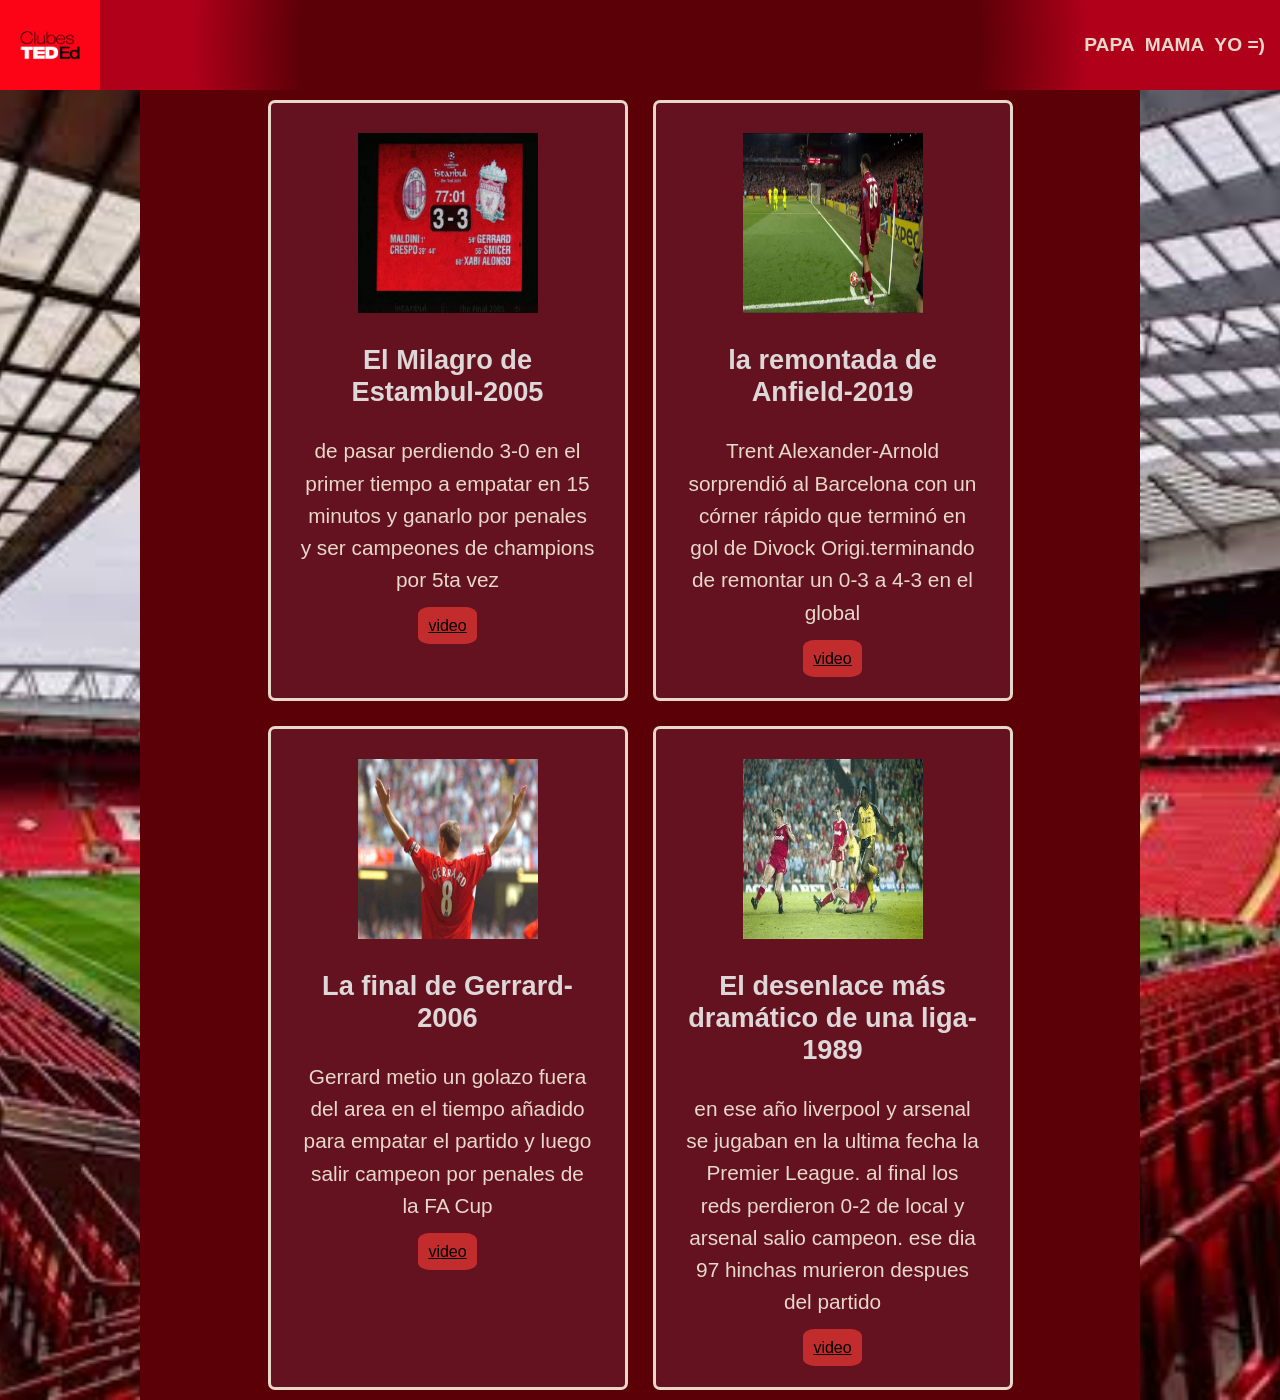
==== idea.html @ 64a9105d "Encabezado" ====
<!DOCTYPE html>
<html lang="en">

<head>
    <meta charset="UTF-8">
    <meta name="viewport" content="width=device-width, initial-scale=1.0">
    <title>Document</title>
    <link rel="stylesheet" href="estilo.css">
    <style>
        .container-header {
            background: #5C0008;
            background: radial-gradient(circle, rgba(92, 0, 8, 1) 53%, rgba(176, 0, 26, 1) 70%);
            display: flex;
            justify-content: space-between;
            align-items: center;
            /*alinear verticalmnte a los hijos*/
        }

        .header__logo {
            width: 100px;
        }
        .container-header nav{
            padding: 15px;
        }

        .container-header nav ul {
            list-style: none;
            /*elimina las viñetas de las listas*/
            display: flex;
            gap: 10px;
        }
        .container-header a {
            text-decoration: none;
            text-transform: uppercase;
            color: var(--gris-);
            font-weight: 800;
            font-size: 1.2rem;
            transition: background-color 0.5 ease;

        }
        .container-header a:hover {
            background-color:var(--rojo-700);
            padding: 5px;
            border-radius: 5px;
        }

    </style>
</head>

<body>
    <!--Encabezado-->
    <header class="container-header">
        <img class="header__logo" src="./img/images (2).png" height="90" alt="">
        <nav>
            <ul>
                <li><a class="3nlace" href="">papa</a></li>
                <li><a class="3nlace" href="">mama</a></li>
                <li><a class="3nlace" href="">yo =)</a></li>
            </ul>
        </nav>

    </header>
    <main>
        <section class="container"> <!--container-->
            <article class="card">
                <!--imagen-->
                <div class="card__imagen">
                    <img src="./img//images (1).jpg" height="350" alt="El milagro de stambul">
                </div>
                <!--titulo-->
                <h3 class="card__titulo">El Milagro de Estambul-2005</h3>
                <!--parrafo-->
                <p class="card__parrafo">de pasar perdiendo 3-0 en el primer tiempo a empatar en 15 minutos y ganarlo
                    por penales y ser campeones de champions por 5ta vez</p>
                <!--enlace-->
                <a href="https://www.youtube.com/watch?v=NQdiezMj2qM" class="card__enlace">video</a>
            </article>
            <article class="card">
                <!--imagen-->
                <div class="card__imagen">
                    <img src="./img/trent-arnold.avif" height="350" alt="Trent Alexander Arnold">
                </div>
                <!--titulo-->
                <h3 class="card__titulo">la remontada de Anfield-2019</h3>
                <!--parrafo-->
                <p class="card__parrafo">Trent Alexander-Arnold sorprendió al Barcelona con un córner rápido que terminó
                    en gol de Divock Origi.terminando de remontar un 0-3 a 4-3 en el global</p>
                <!--enlace-->
                <a href="https://www.youtube.com/watch?v=zutXWIRnOV8" class="card__enlace">video</a>
            </article>
            <article class="card">
                <!--imagen-->
                <div class="card__imagen">
                    <img src="./img/steven gerrard.jpg" height="350" alt="Steven Gerrard">
                </div>
                <!--titulo-->
                <h3 class="card__titulo">La final de Gerrard-2006</h3>
                <!--parrafo-->
                <p class="card__parrafo">Gerrard metio un golazo fuera del area en el tiempo añadido para empatar el
                    partido y luego salir campeon por penales de la FA Cup</p>
                <!--enlace-->
                <a href="https://www.youtube.com/watch?v=sx97LGqGap8" class="card__enlace">video</a>
            </article>
            <article class="card">
                <!--imagen-->
                <div class="card__imagen">
                    <img src="./img/images (2).jpg" alt="">
                </div>
                <!--titulo-->
                <h3 class="card__titulo">El desenlace más dramático de una liga-1989</h3>
                <!--parrafo-->
                <p class="card__parrafo">en ese año liverpool y arsenal se jugaban en la ultima fecha la Premier League.
                    al final los reds perdieron 0-2 de local y arsenal salio campeon. ese dia 97 hinchas murieron
                    despues del partido</p>
                <!--enlace-->
                <a href="https://www.youtube.com/watch?v=vjtAOMrdQQc" class="card__enlace">video</a>
            </article>
        </section>
    </main>
    <footer>

    </footer>
</body>




</html>
---- estilo.css ----
/* =========================================================
   1 · LA PALETA DEL CURSO
   Se escribe UNA sola vez, acá arriba. Todo lo demás usa var().
   ========================================================= */
         :root {
           /* Los seis colores de la identidad del CET */
           --violeta: #2A2765;
           /*declara una variable con el nombre y el valor del color. haci con todos*/
           --rojo: #DD2E26;
           --gris: #e7d8c9;
           --verde: #cad182;
           --negro: #00090b;
           --azul: #345FAA;

           /* Escala del violeta */
           --rojo-1000: #5c0008;
           --rojo-900: #641220;
           --rojo-800: #6e1423;
           --rojo-700: #85182a;
           --rojo-500: #a11d33;
           --rojo-300: #b21e35;
           --rojo-200: #bd1f36;
           --rojo-100: #c71f37;
           --rojo-50: #da1e37;
           --rojo-25: #e01e37;

           --texto: #e7d8c9;
           /*declara una variable para el color del texto principal*/
           --texto-suave: #e01e37;
           /*declara una variable para textos secundarios o suaves*/
           --blanco: #ffffff;
           /*declara la variable del blanco*/
           --e-1: .25rem;
           --e-2: .5rem;
           --e-3: 1rem;
           --e-4: 1.5rem;
           --e-5: 2rem;
           --e-6: 3rem;
           --e-7: 3.5rem;
         }

         /* =========================================================
   2 · LA PÁGINA ENTERA
   display:flex + justify-content:center centran la tarjeta
   en pantalla sin usar márgenes a ojo.
   ========================================================= */
         body {
           margin: 0;
           /*quita los espacios en blanco no deseados en el navegador*/
           min-height: 100vh;
           /*Asegura que el cuerpo ocupe al menos el 100% de la altura total de la pantalla*/
           /*convierte el body en un contenedor mas lexible para ordenar sus elementos*/
           align-items: center;
           /*centra los elementos del eje secundaria*/
           justify-content: center;
           /*centra los elementos del eje principal*/
           background: var(--rojo-900);
           /*define el color del fondo de la pantalla*/
           background-image: url("./img/images.jpg");
           background-repeat: no-repeat;
           background-size: cover;
           background-position: top;
           font-family: "Poppins", "Segoe UI", Arial, sans-serif;
           /*define la tipografia del texto*/
           color: var(--texto);
           /*define el color del texto del body*/
         }

         /* =========================================================
   3 · LA TARJETA
   ========================================================= */
         .tarjeta {
           background: var(--rojo-300);
           border-top: 8px solid var(--rojo-500);
           /*Aplica un borde en la parte superior*/
           border-radius: 12px;
           /*Redondea las esquinas del contenedor*/
           padding: 2.5rem 2rem;
           /*agrega relleno interno a los lados*/
           text-align: center;
           /*alinea horizontalmente al centro del texto y de las imagenes*/
           max-width: 420px;
           /*hace que el hancho de la tarjeta tengo un limite osea que nunca supere por eje 420px*/
         }

         /* =========================================================
   4 · CADA PARTE DE LA TARJETA
   ========================================================= */
         .tarjeta__logo {
           width: 72px;
           /*define el ancho de la tarjeta*/
           height: 72px;
           /*define la altura de la tarjeta*/
           object-fit: contain;
           /*escala la imagen para que encaje dentro del cuadrado de los px elegidos*/
         }

         .tarjeta__curso {
           margin: .75rem 0 0;
           /*Agrega un margen de 1rem arriba, 0 a los lados y 0 abajo*/
           font-size: .78rem;
           /*establece el tamaño de la letra*/
           font-weight: 600;
           /*establece el ancho de la tipografia*/
           letter-spacing: .16em;
           /*separa las letras aumentando el espacio entre ellas*/
           text-transform: uppercase;
           /*Transforma todo el texto automáticamente a letras mayúsculas.*/
           color: var(--gris);
           /*define el color del texto usando la variable*/
         }

         .tarjeta__nombre {
           margin: .4rem 0 0;
           font-size: 2.2rem;
           font-weight: 700;
           letter-spacing: -0.01em;
           color: var(--gris);
         }

         .tarjeta__frase {
           margin: 1rem 0 0;
           font-size: 1.25rem;
           line-height: 1.55;
           /*define la altura entre lineas de texto */
           color: var(--gris);
         }

         .tarjeta__autor {
           margin: 1.25rem 0 0;
           font-size: .82rem;
           color: var(--gris);
         }

         /* Variante oscura: mismo bloque, otra combinación de la paleta */
         .tarjeta--oscura {
           background: var(--rojo-500);
           border-top-color: var(--rojo-300);
           /*Sobrescribe únicamente el color del borde superior cambiándolo a la variable*/
         }

         .tarjeta__pregunta {
           margin: 0;
           font-size: .8rem;
           font-weight: 600;
           letter-spacing: .14em;
           text-transform: uppercase;
           /*Convierte el texto a mayúsculas*/
           color: var(--gris);
         }

         .tarjeta__respuesta {
           margin: .5rem 0 0;
           font-size: 1.4rem;
           font-weight: 700;
           color: var(--gris);
         }


         .tarjeta__respuesta--enlace {
           margin: .5rem 0 0;
           font-size: 1.4rem;
           font-weight: 700;
           color: var(--gris);
         }

         .imagenes-liverpool {
           width: 100%;
           /*Hace que el elemento ocupe todo el ancho disponible (100%) dentro de su contenedor padre.*/
         }

         .tarjeta__respuesta--enlace {
           display: inline-block;
           margin-top: 2rem;
           padding: .9rem 2rem;
           border-radius: 999px;
           /* 999px = píldora, sirve para botones */
           background: var(--texto-suave);
           color: var(--rojo-300);
           font-weight: 700;
           text-decoration: none;
           /* sin subrayado, es un botón y no un texto */
         }

         .tarjeta__respuesta--enlace:hover {
           background: var(--rojo-100);
         }

         .tarjeta__respuesta--enlace:active {
           background: var(--rojo-900);
         }

         /* Accesibilidad: el foco del teclado tiene que verse SIEMPRE */
         .tarjeta__respuesta--enlace:focus-visible {
           outline: 3px solid #ffffff;
           outline-offset: 3px;
         }

         .ficha {
           width: 300px;
           padding: 2rem;
           border: 2px solid var(--texto);
           background: var(--rojo-25);
         }

         /* ¿Dice 300px? Fijate con el cursor: la caja mide 368px. */
         *,
         *::before,
         *::after {
           box-sizing: border-box;
         }

         /* =========================================================
   LA FICHA DE TU IDEA
   ========================================================= */
         .ficha {
           max-width: 520px;
           margin: var(--e-6) auto;
           /* 3rem arriba/abajo · auto a los lados = centrada */
           padding: var(--e-5);
           /* 2rem de aire adentro */
           border: 1px solid var(--rojo-500);
           border-top: 6px solid var(--rojo-500);
           border-radius: 12px;
           background: var(--rojo-300);
         }

         .ficha__etiqueta {
           margin: 0;
           font-size: .75rem;
           letter-spacing: .16em;
           text-transform: uppercase;
           color: var(--texto);
         }

         .ficha__titulo {
           margin: var(--e-2) 0 var(--e-5);
           font-size: 1.6rem;
           line-height: 1.25;
           color: var(--texto);
         }

         .ficha__campo {
           margin: var(--e-4) 0 var(--e-1);
           font-size: .72rem;
           letter-spacing: .12em;
           text-transform: uppercase;
           color: var(--blanco);
         }

         .ficha__texto {
           margin: 0;
           line-height: 1.65;
           color: var(--texto);
         }

         /* las etiquetas: display inline-flex las deja como píldoras */
         .ficha__tags {
           margin: var(--e-5) 0 0;
           padding: 0;
           display: flex;
           gap: var(--e-2);
           list-style: none;
         }

         .ficha__tags li {
           padding: var(--e-1) var(--e-3);
           border-radius: 999px;
           background: var(--rojo-900);
           color: var(--texto);
           font-size: .8rem;
         }

         /*===================================== Mi Idea =============================*/

         .container {
           background-color: var(--rojo-1000);
           width: 1000px;
           margin: 0 auto;
           /*top / botton son 0px y auto para left y right*/
           display: flex;
           gap: 25px;
           flex-wrap: wrap;
           justify-content: center;
           padding: 10px;
         }

         .card {
           background-color: var(--rojo-900);
           ;
           width: 360px;
           text-align: center;
           border: 3px solid var(--gris);
           padding: 30px;
           border-radius: 7px;
         }

         .card__imagen img {
           width: 180px;
           height: 180px;
         }

         .card__titulo {
           font-size: 1.7rem;
           color: rgb(221, 215, 215);
         }

         .card__parrafo {
           font-size: 1.3rem;
           line-height: 1.55;
         }

         .card__enlace {
           background-color: #c22c2c;
           color: black;
           padding: 10px;
           border-radius: 20%;
           margin-bottom: 30px;
         }
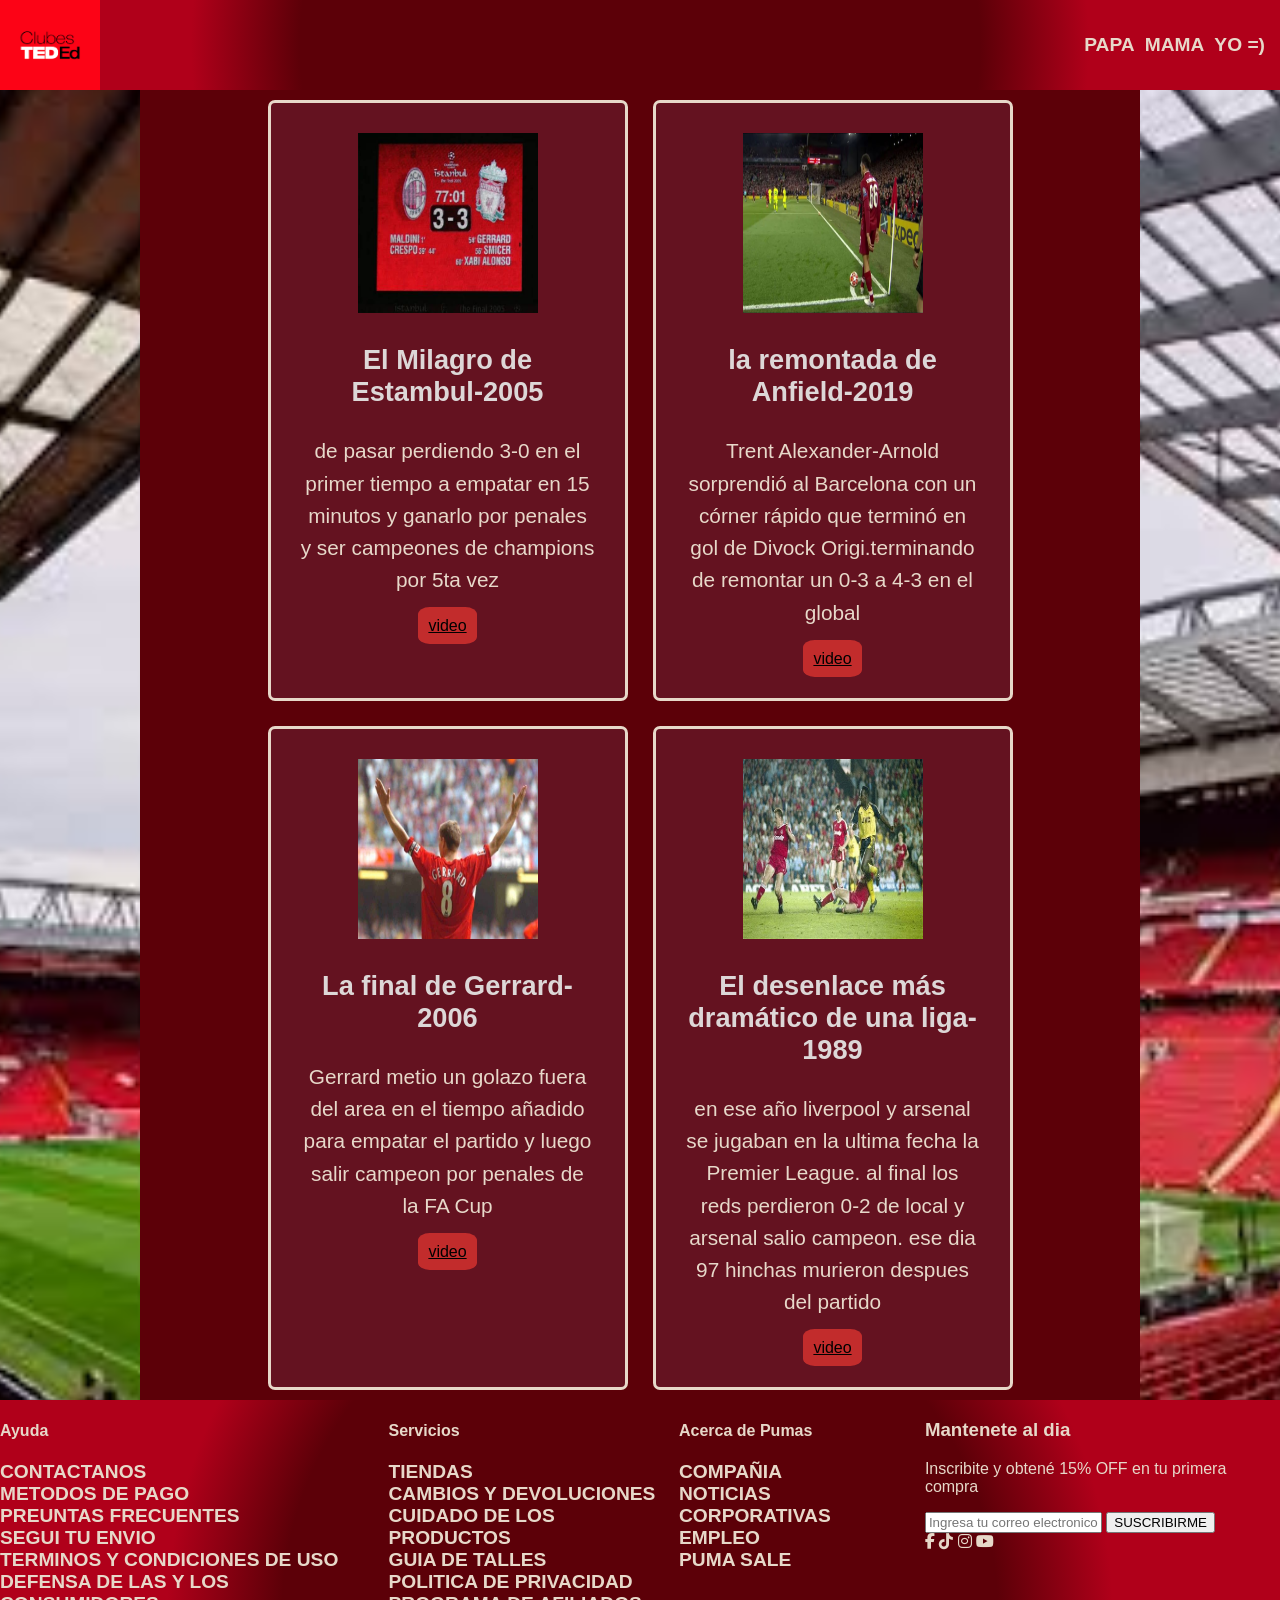
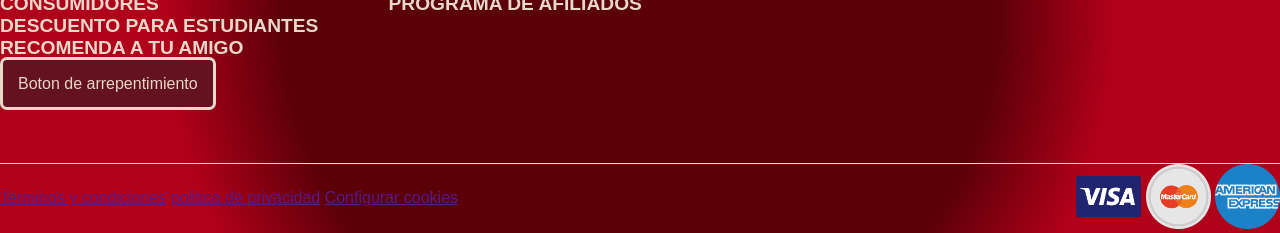
==== commit 3b39ef31: "mi idea footer y parte de aribba" ====
--- a/idea.html
+++ b/idea.html
@@ -6,6 +6,7 @@
     <meta name="viewport" content="width=device-width, initial-scale=1.0">
     <title>Document</title>
     <link rel="stylesheet" href="estilo.css">
+    <link rel="stylesheet" href="https://cdnjs.cloudflare.com/ajax/libs/font-awesome/6.4.0/css/all.min.css">
     <style>
         .container-header {
             background: #5C0008;
@@ -19,7 +20,8 @@
         .header__logo {
             width: 100px;
         }
-        .container-header nav{
+
+        .container-header nav {
             padding: 15px;
         }
 
@@ -29,6 +31,7 @@
             display: flex;
             gap: 10px;
         }
+
         .container-header a {
             text-decoration: none;
             text-transform: uppercase;
@@ -38,11 +41,58 @@
             transition: background-color 0.5 ease;
 
         }
+
         .container-header a:hover {
-            background-color:var(--rojo-700);
+            background-color: var(--rojo-700);
             padding: 5px;
             border-radius: 5px;
         }
+
+        footer {
+            background: #5C0008;
+            background: radial-gradient(circle, rgba(92, 0, 8, 1) 53%, rgba(176, 0, 26, 1) 70%);
+        }
+
+        .footer-top {
+            display: flex;
+            justify-content: space-between;
+            margin-bottom: 40px;
+            border-bottom: 1px solid color var(--gris);
+            padding-bottom: 30px;
+        }
+
+        .footer-botton {
+            display: flex;
+            align-items: center;
+            justify-content: space-between;
+            border-top: 1px solid;
+        }
+
+        .footer-top-col ul li {
+            text-transform: uppercase;
+            font-weight: 800;
+            font-size: 1.2rem;
+            list-style: none
+        }
+
+        .footer-top-col a {
+            color: var(--gris--);
+            text-decoration: none;
+            
+        }
+        .footer-top-col ul {
+            padding: 0px;
+        }
+
+        .footer-top-btn {
+             background-color: var(--rojo-900);
+           
+           width: 200px;
+           text-align: center;
+           border: 3px solid var(--gris);
+           padding: 15px;
+           border-radius: 7px;
+         }
 
     </style>
 </head>
@@ -118,7 +168,74 @@
         </section>
     </main>
     <footer>
-
+        <div class="footer-top">
+            <section class="footer-top-col">
+                <!--ayuda-->
+                <h4>Ayuda</h4>
+                <ul>
+                    <li><a href="">Contactanos</a></li>
+                    <li><a href="">Metodos de pago</a></li>
+                    <li><a href="">Preuntas Frecuentes</a></li>
+                    <li><a href="">Segui tu envio</a></li>
+                    <li><a href="">terminos y condiciones de uso</a></li>
+                    <li><a href="">defensa de las y los consumidores</a></li>
+                    <li><a href="">descuento para estudiantes</a></li>
+                    <li><a href="">recomenda a tu amigo</a></li>
+                </ul>
+                <a class="footer-top-btn" href="">Boton de arrepentimiento</a>
+            </section>
+            <section class="footer-top-col">
+                <!--Servicios-->
+                <h4>Servicios</h4>
+                <ul>
+                    <li><a href="">Tiendas</a></li>
+                    <li><a href="">Cambios y devoluciones</a></li>
+                    <li><a href="">Cuidado de los productos</a></li>
+                    <li><a href="">Guia de talles</a></li>
+                    <li><a href="">Politica de privacidad</a></li>
+                    <li><a href="">Programa de afiliados</a></li>
+                </ul>
+            </section>
+            <section class="footer-top-col">
+                <!--Acerca-->
+                <h4>Acerca de Pumas</h4>
+                <ul>
+                    <li><a href="">compañia</a></li>
+                    <li><a href="">Noticias corporativas</a></li>
+                    <li><a href="">Empleo</a></li>
+                    <li><a href="">PUMA sale</a></li>
+                </ul>
+            </section>
+            <section class="footer-top-col">
+                <!--Mantenete al dia-->
+                <h3>Mantenete al dia</h3>
+                <p>Inscribite y obtené 15% OFF en tu primera compra</p>
+                <form class="footer-top-news" action="" method="post">
+                    <input placeholder="Ingresa tu correo electronico" type="email" name="correo" id="correo">
+                    <input type="submit" value="SUSCRIBIRME">
+                </form>
+                <div class="footer-top-social">
+                    <a href=""><i class="fa-brands fa-facebook-f"></i></a>
+                    <a href=""><i class="fa-brands fa-tiktok"></i></a>
+                    <a href=""><i class="fa-brands fa-instagram"></i></a>
+                    <a href=""><i class="fa-brands fa-youtube"></i></a>
+                </div>
+            </section>
+        </div>
+
+        <div class="footer-botton">
+            <section class="footer-botton-legal">
+                <a href="">Terminos y condiciones</a>
+                <a href="">politica de privacidad</a>
+                <a href="">Configurar cookies</a>
+            </section>
+            <section class="foooter-botton-cards">
+                <img src="./img/visa.png" alt="Visa card" height="65" class="footer-botton-img">
+                <img src="./img/redondo.png" alt="MasterCard" height="65" class="footer-botton-img">
+                <img src="./img/tarjeta-american-express.png" alt="American Express" height="65"
+                    class="footer-botton-img">
+            </section>
+        </div>
     </footer>
 </body>
 
